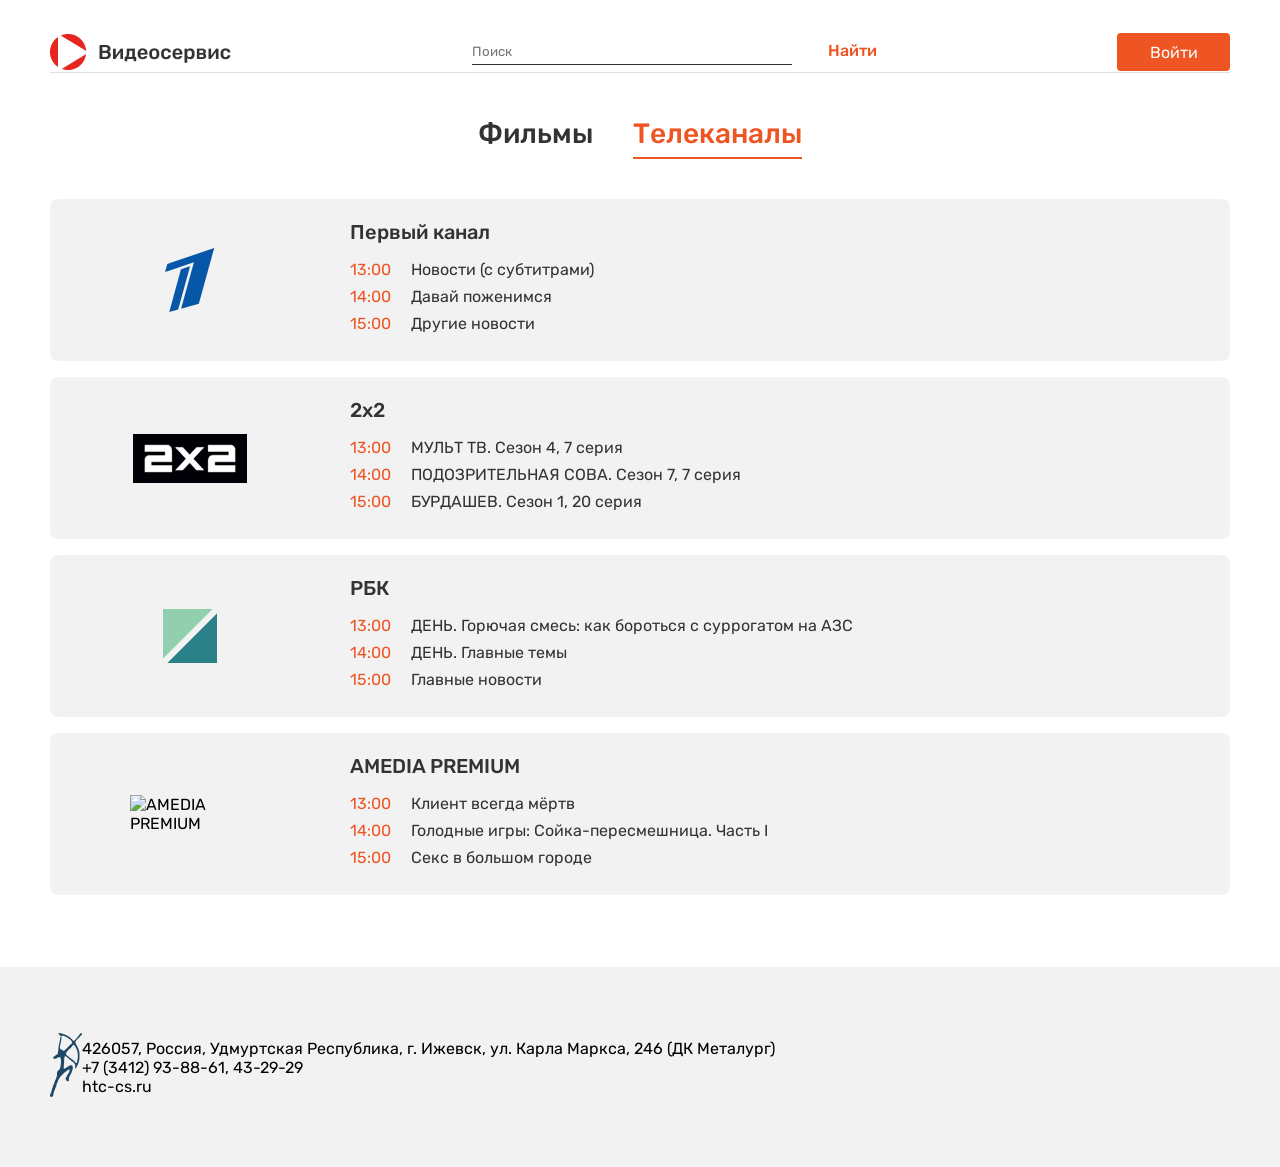
==== telecanal.html @ df1c51ac "Add files via upload Загрузка файлов сайта" ====
<!DOCTYPE html>
<html lang="ru">
<head>
    <meta charset="UTF-8">
    <meta name="viewport" content="width=device-width, initial-scale=1.0">
    <link rel="stylesheet" href="style.css">
    <title>Телеканалы/фильмы</title>
</head>    
<body>
    <div class="container">
        <header class="header">
            <div class="header_logo">
                <img src="images/logo.png" alt="logo">
            </div>
            <form>
                <input class="header__search-txt" type="text" placeholder="Поиск">
                <input class="header__search-btn" type="button" value="Найти">
            </form>
             <div class="header__auth-guest" id="guestHeader">
                <button class="header__auth-btn" id="openModalBtn" type="button">Войти</button>
            </div> 
            <div class="header__auth-user hidden-block" id="userHeader">
                <span class="header__user-name" id="userNameDisplay">Динара Р.</span>
                <button class="header__logout-btn" id="logoutBtn" type="button">Выйти</button>
            </div>
        </header>
        <main> 
            <nav class="nav">
                <a class="nav__a" href="index.html">Фильмы</a>
                <a class="nav__a active" href="telecanal.html">Телеканалы</a>
            </nav>
            <div class="channels">
                <div class="channel">
                    <div class="channel__logo">
                        <img src="images/1st.png" alt="Первый канал">
                    </div>
                    <div class="channel__info">
                        <h1 class="channel__name">Первый канал</h1> 
                        <div class="channel__program">
                            <span class="channel__time">13:00</span>
                            <span class="channel__title">Новости (с субтитрами)</span>
                        </div>
                        <div class="channel__program">
                            <span class="channel__time">14:00</span>
                            <span class="channel__title">Давай поженимся</span>
                        </div>
                        <div class="channel__program">
                            <span class="channel__time">15:00</span>
                            <span class="channel__title">Другие новости</span>
                        </div>
                    </div>
                </div>
                <div class="channel">
                    <div class="channel__logo">
                        <img src="images/logo-2.png" alt="2х2">
                    </div>
                    <div class="channel__info">
                        <h2 class="channel__name">2х2</h2>
                        <div class="channel__program">
                            <span class="channel__time">13:00</span>
                            <span class="channel__title">МУЛЬТ ТВ. Сезон 4, 7 серия</span>
                        </div>
                        <div class="channel__program">
                            <span class="channel__time">14:00</span>
                            <span class="channel__title">ПОДОЗРИТЕЛЬНАЯ СОВА. Сезон 7, 7 серия</span>
                        </div>
                        <div class="channel__program">
                            <span class="channel__time">15:00</span>
                            <span class="channel__title">БУРДАШЕВ. Сезон 1, 20 серия</span>
                        </div>
                    </div>
                </div>
                <div class="channel">
                    <div class="channel__logo">
                        <img src="images/rbc.png" alt="РБК">
                    </div>
                    <div class="channel__info">
                        <h3 class="channel__name">РБК</h3>
                        <div class="channel__program">
                            <span class="channel__time">13:00</span>
                            <span class="channel__title">ДЕНЬ. Горючая смесь: как бороться с суррогатом на АЗС</span>
                        </div>
                        <div class="channel__program">
                            <span class="channel__time">14:00</span>
                            <span class="channel__title">ДЕНЬ. Главные темы</span>
                        </div>
                        <div class="channel__program">
                            <span class="channel__time">15:00</span>
                            <span class="channel__title">Главные новости</span>
                        </div>
                    </div>
                </div>
                <div class="channel">
                    <div class="channel__logo">
                        <img src="images/vector.png" alt="AMEDIA PREMIUM">
                    </div>
                    <div class="channel__info">
                        <h3 class="channel__name">AMEDIA PREMIUM</h3>
                        <div class="channel__program">
                            <span class="channel__time">13:00</span>
                            <span class="channel__title">Клиент всегда мёртв</span>
                        </div>
                        <div class="channel__program">
                            <span class="channel__time">14:00</span>
                            <span class="channel__title">Голодные игры: Сойка-пересмешница. Часть I</span>
                        </div>
                        <div class="channel__program">
                            <span class="channel__time">15:00</span>
                            <span class="channel__title">Секс в большом городе</span>
                        </div>
                    </div>
                </div>
            </div>
        </main>
    </div>
    <footer class="footer">
        <div class="container footer-container">
            <div class="footer__logo">
                <img src="images/htc-cs-logo.png" alt="logo"> 
            </div>
            <div class="footer__info">
                <p>426057, Россия, Удмуртская Республика, г. Ижевск, ул. Карла Маркса, 246 (ДК Металург)</p>
                <p>+7 (3412) 93-88-61, 43-29-29</p>
                <p>htc-cs.ru</p>
            </div>
        </div>
    </footer>
    <div class="modal-overlay" id="loginModal">
        <div class="modal">
            <button class="modal__close" id="closeModalBtn" type="button">&times;</button>
            <h2 class="modal__title">Вход</h2>
            <form onsubmit="return false;">
                <div class="modal__field">
                    <input class="modal__input" type="text" placeholder="Логин">
                </div>
                <div class="modal__field">
                    <input class="modal__input" type="password" placeholder="Пароль">
                </div>
                <div class="modal__checkbox">
                    <input type="checkbox" id="remember">
                    <label for="remember">Запомнить</label>
                </div>
                <button class="modal__submit" type="submit">Войти</button>
            </form>
        </div> 
    </div> 
    <script>
    document.addEventListener('DOMContentLoaded', function() {
    var modal = document.getElementById('loginModal');
    var openBtn = document.getElementById('openModalBtn');
    var closeBtn = document.getElementById('closeModalBtn');
    
    var guestHeader = document.getElementById('guestHeader');
    var userHeader = document.getElementById('userHeader');
    var userNameDisplay = document.getElementById('userNameDisplay');
    var logoutBtn = document.getElementById('logoutBtn');
    var loginForm = document.querySelector('.modal form');

    var savedUser = localStorage.getItem('loggedInUser');
    
    if (savedUser) {
        guestHeader.style.display = 'none';
        userHeader.classList.remove('hidden-block');
        userHeader.style.display = 'flex';
        userNameDisplay.textContent = savedUser;
    }

    openBtn.addEventListener('click', function() {
        modal.style.display = 'flex';
    });

    closeBtn.addEventListener('click', function() {
        modal.style.display = 'none';
    }); 

    modal.addEventListener('click', function(event) {
        if (event.target === modal) {
            modal.style.display = 'none';
        }
    });

    loginForm.addEventListener('submit', function(event) {
        event.preventDefault();
        var loginInput = document.querySelector('.modal__input[type="text"]').value;
        var passwordInput = document.querySelector('.modal__input[type="password"]').value;

        if (loginInput.trim() !== '' && passwordInput.trim() !== '') {
            var nameToShow = 'Динара Р.';
            
            guestHeader.style.display = 'none';
            userHeader.classList.remove('hidden-block');
            userHeader.style.display = 'flex'; 
            userNameDisplay.textContent = nameToShow;
            modal.style.display = 'none';
            loginForm.reset();

            localStorage.setItem('loggedInUser', nameToShow);
        } else {
            alert('Пожалуйста, заполните логин и пароль!');
        }
    });

    logoutBtn.addEventListener('click', function() {
        userHeader.style.display = 'none';
        userHeader.classList.add('hidden-block');
        guestHeader.style.display = 'flex'; 
        
        localStorage.removeItem('loggedInUser');
    });
});
    </script>
</body>
</html>
---- style.css ----
* {
  margin: 0;
  padding: 0;
}

@font-face {
  font-family: "rubik-reg";
  src: url("./fonts/Rubik-Regular.ttf") format("truetype");
}
@font-face {
  font-family: "rubik-medium";
  src: url("./fonts/Rubik-Medium.ttf") format("truetype");
}
body {
  font-family: "rubik-reg", sans-serif;
}

.container {
  width: 1180px;
  background-color: #fff;
  margin: 0 auto;
}

.header {
  display: flex;
  height: 40px;
  margin-top: 32px;
  border-bottom: 1px solid #e0e0e0;
  display: flex;
  justify-content: space-between;
  align-items: center;
}

.header_logo {
  display: flex;
  align-items: center;
}

.header_logo-txt {
  font-family: "rubik-medium";
  font-weight: 500;
  font-size: 20px;
  color: #333;
  margin-left: 11.88px;
}

.header__search-txt {
  width: 320px;
  height: 25px;
  border: none;
  border-bottom: 1px solid #333;
  background: transparent;
  color: #333;
  font-family: "rubik-reg", sans-serif;
  outline: none;
}

.header_logo-txt {
  width: 320px;
  height: 25px;
  border: none;
  border-bottom: 1px solid #333;
  color: #333;
  font-family: rubik-medium;
}

.header_logo-txt::-moz-placeholder {
  font-size: 16px;
  color: #828282;
  font-family: rubik-reg;
}

.header_logo-txt::placeholder {
  font-size: 16px;
  color: #828282;
  font-family: rubik-reg;
}

.header__search-txt:focus {
  font-size: 16px;
  color: #828282;
  font-family: "rubik-reg", sans-serif;
}

.header__search-btn {
  border: none;
  background: none;
  color: #e52;
  font-family: rubik-medium;
  font-size: 16px;
  margin-left: 32px;
}

.header__auth-btn {
  background-color: #e52;
  border: none;
  color: #fff;
  font-family: rubik-reg;
  font-size: 16px;
  border-radius: 4px;
  width: 113px;
  height: 38px;
}

.header__auth-btn:hover {
  background-color: #e52;
}

.nav {
  background-color: #828282;
  width: 311px;
  margin: 44px auto 32px auto;
  display: flex;
  justify-content: center;
  gap: 40px;
  height: 42px;
  background: transparent;
}

.nav__a {
  font-family: "rubik-medium";
  color: #333;
  font-size: 28px;
  text-decoration: none;
  padding-bottom: 5px;
}

.nav__a:hover {
  border-bottom: 2px #e52 solid;
  padding-bottom: 5px;
  color: #e52;
}

.new_caption {
  color: #333;
  font-family: rubik-medium;
  font-size: 24px;
  margin-bottom: 16px;
}

.gallery__movie-item-img {
  border-radius: 8px;
  margin-bottom: 16px;
}

.gallery__movie-item-p {
  font-family: rubik-reg;
  font-size: 16px;
  color: #333;
}

.gallery__movie-item {
  width: 280px;
  position: relative;
}

.gallery__movie-item-desc {
  width: 100%;
  height: 100%;
  background-color: rgba(51, 51, 51, 0.8);
  border-radius: 8px;
  font-size: 16px;
  color: #f2f2f2;
  font-family: rubik-reg;
  padding: 16px;
  box-sizing: border-box;
  line-height: 140%;
  position: absolute;
  top: 0px;
  left: 0px;
  opacity: 0;
  transition: opacity 0.3s ease;
  overflow-y: auto;
}

.gallery__movie-item:hover .gallery__movie-item-desc {
  opacity: 1;
}

.gallery__movie {
  display: flex;
  justify-content: space-between;
  margin-bottom: 32px;
}

.genre {
  box-shadow: inset 0px 0px 16px rgba(0, 0, 0, 0.15);
  border-radius: 6px;
  width: 280px;
  height: 208px;
  display: flex;
  flex-direction: column;
  align-items: center;
  justify-content: center;
  position: relative;
  opacity: 0.8;
}

.comedy {
  background: linear-gradient(127.83deg, #f2c94c 8.44%, #f29a4a 91.36%);
}

.drama {
  background: linear-gradient(127.83deg, #f2994a 8.44%, #eb5757 91.36%);
}

.fant {
  background: linear-gradient(127.83deg, #56ccf2 8.44%, #2f80ed 91.36%);
}

.scream {
  background: linear-gradient(127.83deg, #828282 8.44%, #333 91.36%);
}

.genre__emj {
  font-size: 48px;
}

.genre__p {
  font-family: rubik-reg;
  color: white;
  font-size: 20px;
  position: absolute;
  top: 160px;
}

.genre:hover {
  opacity: 1;
  transition: color 0.3s ease;
  transition: opacity 0.3s ease;
}

.genres-gall {
  display: flex;
  justify-content: space-between;
}

.footer {
  background-color: #f2f2f2;
  margin-top: 72px;
  display: flex;
  width: 100%;
  padding: 40px 0;
}

.footer-container {
  display: flex;
  align-items: center;
  height: 120px;
  background-color: transparent;
}

.footer-logo {
  display: flex;
  margin-right: 39.98px;
}

.chanels {
  background-color: #f2f2f2;
  height: 162px;
  margin-bottom: 16px;
  border-radius: 8px;
  display: flex;
}

.chanel_left {
  width: 400px;
  display: flex;
  align-items: center;
  justify-content: center;
  height: 162px;
}

.chanel_right {
  width: 780px;
  padding-bottom: 19px;
  padding-top: 21px;
}

.chanel_name {
  font-family: rubik-reg;
  color: red;
  margin-bottom: 12px;
}

.progr {
  font-family: rubik-reg;
  color: #333;
  margin-bottom: 12px;
}

.nav__a.active {
  color: #e52;
  border-bottom: 2px solid #e52;
  padding-bottom: 5px;
}

.channels {
  display: flex;
  flex-direction: column;
  gap: 16px;
  margin-top: 40px;
}

.channel {
  display: flex;
  background-color: #f2f2f2;
  border-radius: 8px;
  height: 162px;
  align-items: center;
  width: 100%;
}

.channel__logo {
  width: 280px;
  height: 100%;
  display: flex;
  justify-content: center;
  align-items: center;
}

.channel__logo img {
  max-width: 120px;
  max-height: 80px;
  -o-object-fit: contain;
     object-fit: contain;
}

.channel__info {
  flex-grow: 1;
  padding-left: 20px;
}

.channel__name {
  font-family: "rubik-medium", sans-serif;
  font-size: 20px;
  color: #333;
  margin-bottom: 16px;
  font-weight: normal;
}

.channel__program {
  display: flex;
  gap: 16px;
  margin-bottom: 8px;
  font-size: 16px;
  align-items: center;
}

.channel__time {
  color: #e52;
  font-family: "rubik-reg", sans-serif;
  min-width: 45px;
  font-weight: 500;
}

.channel__title {
  color: #333;
  font-family: "rubik-reg", sans-serif;
}

.modal-overlay {
  position: fixed;
  top: 0;
  left: 0;
  width: 100%;
  height: 100%;
  background-color: rgba(0, 0, 0, 0.5);
  display: none;
  justify-content: center;
  align-items: center;
  z-index: 10000;
}

.modal-overlay.show {
  display: flex;
}

.modal {
  background-color: #fff;
  width: 320px;
  padding: 30px;
  border-radius: 8px;
  box-sizing: border-box;
  box-shadow: 0 4px 12px rgba(0, 0, 0, 0.15);
  position: relative;
  margin: 0 auto;
}

.modal__title {
  font-family: "rubik-medium", sans-serif;
  font-size: 24px;
  color: #333;
  text-align: center;
  margin-bottom: 24px;
}

.modal__field {
  margin-bottom: 16px;
}

.modal__input {
  width: 100%;
  border: none;
  border-bottom: 1px solid #333;
  padding: 8px 0;
  font-family: "rubik-reg", sans-serif;
  font-size: 16px;
  outline: none;
}

.modal__input::-moz-placeholder {
  color: #828282;
}

.modal__input::placeholder {
  color: #828282;
}

.modal__checkbox {
  display: flex;
  align-items: center;
  gap: 8px;
  margin-bottom: 24px;
  font-family: "rubik-reg", sans-serif;
  font-size: 14px;
  color: #333;
}

.modal__submit {
  background-color: #e52;
  color: #fff;
  border: none;
  padding: 10px 24px;
  border-radius: 4px;
  font-family: "rubik-medium", sans-serif;
  font-size: 16px;
  cursor: pointer;
  display: block;
  margin: 0 auto;
}

@media (max-width: 480px) {
  .container {
    width: 100% !important;
    padding: 0 15px !important;
    box-sizing: border-box !important;
  }
  .header {
    display: flex !important;
    flex-direction: column !important;
    align-items: center !important;
    height: auto !important;
    padding: 15px 0 !important;
    gap: 15px !important;
  }
  .header_logo {
    margin: 0 auto !important;
  }
  .header form {
    display: flex !important;
    flex-direction: column !important;
    width: 100% !important;
    margin: 0 !important;
    gap: 10px !important;
  }
  .header__search-txt {
    width: 100% !important;
    box-sizing: border-box !important;
  }
  .header__search-btn {
    width: 100% !important;
    margin: 0 !important;
    padding: 10px !important;
    background: transparent !important;
    border: 1px solid #e52 !important;
    color: #e52 !important;
  }
  .header__auth-btn {
    width: 100% !important;
    margin: 0 !important;
  }
  .nav {
    display: flex !important;
    justify-content: center !important;
    gap: 20px !important;
    margin: 20px 0 !important;
  }
  .gallery__movie {
    display: grid !important;
    grid-template-columns: repeat(2, 1fr) !important;
    gap: 15px !important;
  }
  .gallery__movie-item {
    width: 100% !important;
  }
  .gallery__movie-item-img {
    width: 100% !important;
    height: auto !important;
    aspect-ratio: 2/3 !important;
    -o-object-fit: cover !important;
       object-fit: cover !important;
  }
  .genres-gall {
    display: grid !important;
    grid-template-columns: repeat(2, 1fr) !important;
    gap: 15px !important;
  }
  .genre {
    width: 100% !important;
    height: auto !important;
    aspect-ratio: 1/1 !important;
    display: flex !important;
    flex-direction: column !important;
    justify-content: center !important;
    align-items: center !important;
    box-sizing: border-box !important;
  }
  .channel {
    display: flex !important;
    flex-direction: column !important;
    align-items: center !important;
    width: 100% !important;
    height: auto !important;
    margin-bottom: 20px !important;
    padding: 15px !important;
    box-sizing: border-box !important;
    border-bottom: 1px solid #eee !important;
  }
  .channel__logo {
    margin-bottom: 15px !important;
    display: flex !important;
    justify-content: center !important;
  }
  .channel__logo img {
    max-width: 100px !important;
    height: auto !important;
  }
  .channel__info {
    width: 100% !important;
    display: flex !important;
    flex-direction: column !important;
  }
  .channel__name {
    text-align: center !important;
    margin-bottom: 15px !important;
  }
  .channel__program {
    display: flex !important;
    justify-content: flex-start !important;
    align-items: flex-start !important;
    gap: 10px !important;
    margin-bottom: 10px !important;
    width: 100% !important;
  }
  .channel__time {
    white-space: nowrap !important;
    font-weight: bold !important;
  }
  .header__auth-guest {
    width: 100% !important;
  }
  .header__auth-guest .header__auth-btn {
    width: 100% !important;
  }
  .header__auth-btn {
    width: 100% !important;
    margin: 0 !important;
  }
  .modal-overlay.hidden {
    display: none !important;
  }
  .modal {
    width: 90% !important;
    max-width: 350px !important;
    position: relative !important;
    margin: 0 !important;
    box-sizing: border-box !important;
    padding: 20px !important;
    background: #fff !important;
    border-radius: 8px !important;
  }
  .modal__close {
    position: absolute !important;
    top: 10px !important;
    right: 15px !important;
    background: none !important;
    border: none !important;
    font-size: 24px !important;
    cursor: pointer !important;
    color: #333 !important;
    padding: 0 !important;
  }
  .gallery__new {
    font-family: "rubik-medium", sans-serif;
    font-size: 24px;
    font-weight: 500;
    color: #333;
    margin-bottom: 16px;
  }
  .genres-new {
    font-family: "rubik-medium", sans-serif;
    font-size: 24px;
    font-weight: 500;
    color: #333;
    margin-top: 32px;
    margin-bottom: 16px;
  }
  .header__auth-user {
    display: flex;
    align-items: center;
    gap: 16px;
  }
  .header__user-name {
    font-family: "rubik-medium", sans-serif;
    font-size: 16px;
    color: #333;
  }
  .header__logout-btn {
    background: none;
    border: none;
    color: #e52;
    font-family: "rubik-reg", sans-serif;
    font-size: 16px;
    cursor: pointer;
    padding: 0;
  }
  .header__logout-btn:hover {
    text-decoration: underline;
  }
}
.hidden-block {
  display: none !important;
}/*# sourceMappingURL=style.css.map */
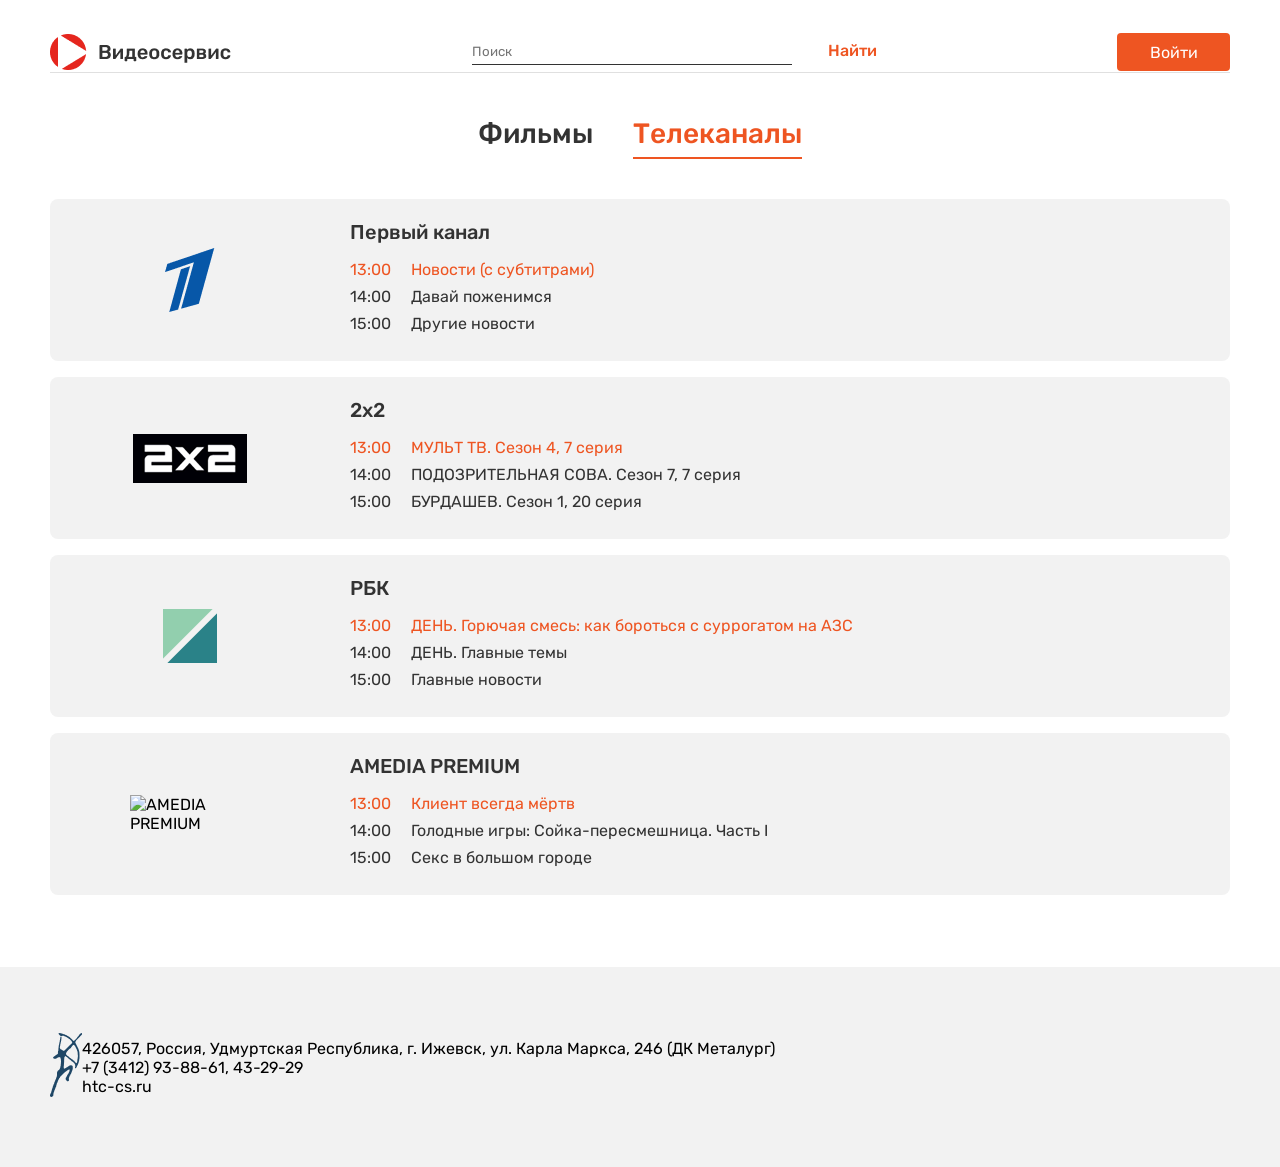
==== commit f5421e5f: "Update telecanal.html" ====
--- a/telecanal.html
+++ b/telecanal.html
@@ -37,8 +37,8 @@
                     <div class="channel__info">
                         <h1 class="channel__name">Первый канал</h1> 
                         <div class="channel__program">
-                            <span class="channel__time">13:00</span>
-                            <span class="channel__title">Новости (с субтитрами)</span>
+                            <span class="channel__time channel__time--red">13:00</span>
+                            <span class="channel__title channel__title--red">Новости (с субтитрами)</span>
                         </div>
                         <div class="channel__program">
                             <span class="channel__time">14:00</span>
@@ -57,8 +57,8 @@
                     <div class="channel__info">
                         <h2 class="channel__name">2х2</h2>
                         <div class="channel__program">
-                            <span class="channel__time">13:00</span>
-                            <span class="channel__title">МУЛЬТ ТВ. Сезон 4, 7 серия</span>
+                            <span class="channel__time channel__time--red">13:00</span>
+                            <span class="channel__title channel__title--red">МУЛЬТ ТВ. Сезон 4, 7 серия</span>
                         </div>
                         <div class="channel__program">
                             <span class="channel__time">14:00</span>
@@ -77,8 +77,8 @@
                     <div class="channel__info">
                         <h3 class="channel__name">РБК</h3>
                         <div class="channel__program">
-                            <span class="channel__time">13:00</span>
-                            <span class="channel__title">ДЕНЬ. Горючая смесь: как бороться с суррогатом на АЗС</span>
+                            <span class="channel__time channel__time--red">13:00</span>
+                            <span class="channel__title channel__title--red">ДЕНЬ. Горючая смесь: как бороться с суррогатом на АЗС</span>
                         </div>
                         <div class="channel__program">
                             <span class="channel__time">14:00</span>
@@ -97,8 +97,8 @@
                     <div class="channel__info">
                         <h3 class="channel__name">AMEDIA PREMIUM</h3>
                         <div class="channel__program">
-                            <span class="channel__time">13:00</span>
-                            <span class="channel__title">Клиент всегда мёртв</span>
+                            <span class="channel__time channel__time--red">13:00</span>
+                            <span class="channel__title channel__title--red">Клиент всегда мёртв</span>
                         </div>
                         <div class="channel__program">
                             <span class="channel__time">14:00</span>
@@ -210,4 +210,4 @@
 });
     </script>
 </body>
-</html> +</html> 
--- a/style.css
+++ b/style.css
@@ -631,4 +631,67 @@
 }
 .hidden-block {
   display: none !important;
-}/*# sourceMappingURL=style.css.map */+}/*# sourceMappingURL=style.css.map */ 
+
+
+.modal__checkbox input[type="checkbox"] {
+    position: absolute;
+    opacity: 0;
+    width: 0;
+    height: 0;
+}
+
+.modal__checkbox label {
+    position: relative;
+    padding-left: 30px;
+    cursor: pointer;
+    display: inline-block;
+    font-family: 'rubik-reg', sans-serif;
+    font-size: 14px;
+    color: #333;
+    align-items: center;
+}
+
+.modal__checkbox label::before {
+    content: "";
+    position: absolute;
+    left: 0;
+    top: 0;
+    width: 18px;
+    height: 18px;
+    border: 2px solid #333;
+    border-radius: 3px;
+    background-color: transparent;
+    box-sizing: border-box;
+}
+
+.modal__checkbox input[type="checkbox"]:checked + label::before {
+    content: "✓";
+    color: #e52;
+    font-size: 16px;
+    font-weight: bold;
+    display: flex;
+    justify-content: center;
+    align-items: center;
+    border-color: #333;
+} 
+
+.channel__time {
+    color: #333;
+    font-family: 'rubik-reg', sans-serif;
+    min-width: 45px;
+    font-weight: 500; 
+}
+
+.channel__title {
+    color: #333; 
+    font-family: 'rubik-reg', sans-serif;
+}
+
+.channel__time--red {
+    color: #e52;
+}
+
+.channel__title--red {
+    color: #e52; 
+} 
